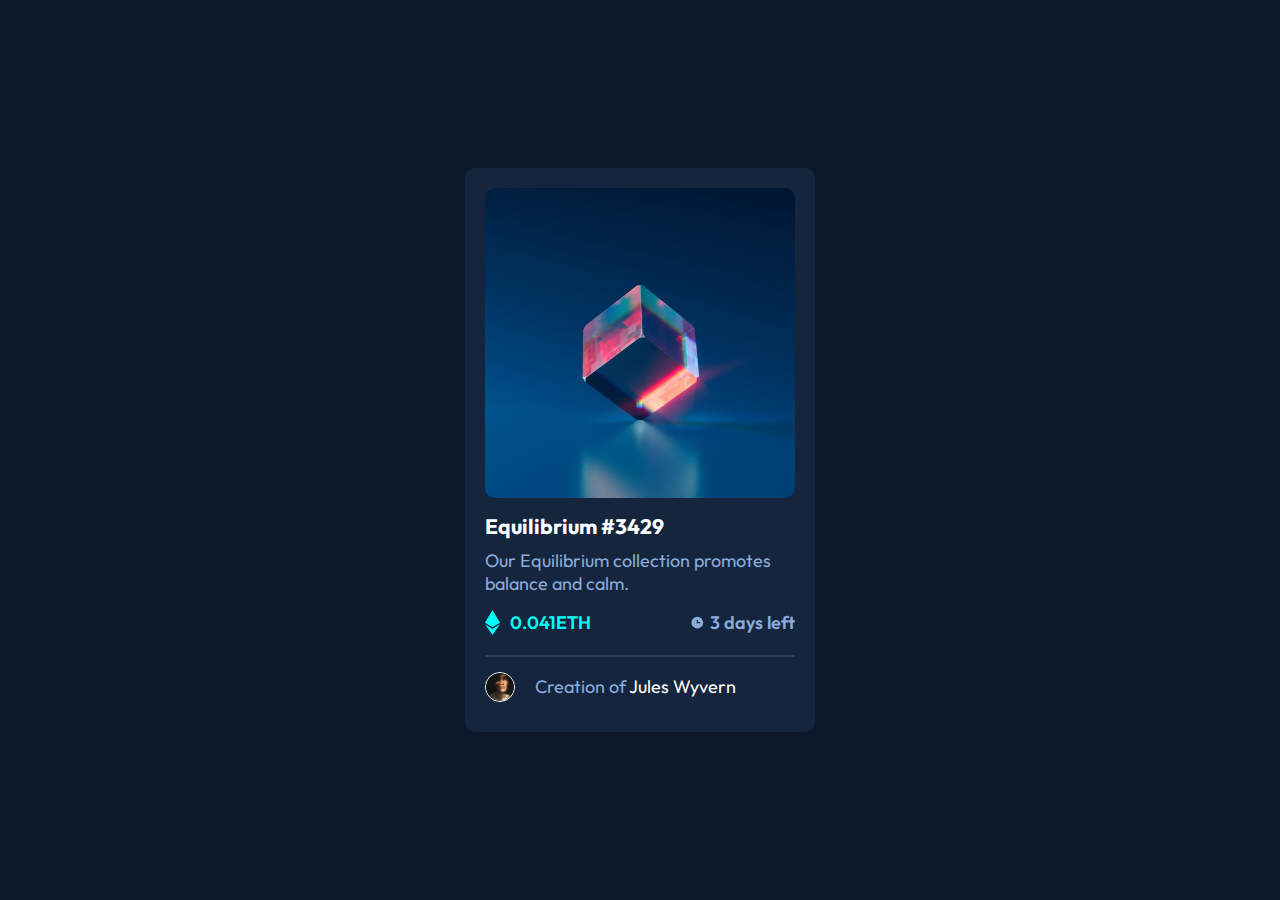
==== nft/index.html @ 37bbe887 "add:nf fix" ====
<!DOCTYPE html>
<html lang="en">

<head>
  <meta charset="UTF-8">
  <meta name="viewport" content="width=device-width, initial-scale=1.0">

  <link rel="icon" type="image/png" sizes="32x32" href="./images/favicon-32x32.png">
  <link rel="stylesheet" href="./css/style.css">
  <link rel="preconnect" href="https://fonts.googleapis.com">
  <link rel="preconnect" href="https://fonts.gstatic.com" crossorigin>
  <link href="https://fonts.googleapis.com/css2?family=Outfit:wght@300;400;600&display=swap" rel="stylesheet">
  <title>Frontend Mentor | NFT preview card component</title>

  <style>
    .attribution {
      font-size: 16px;
      text-align: center;
    }

    .attribution a {
      color: hsl(228, 45%, 44%);
    }
  </style>
</head>

<body>

  <div class="container">
    <img src="./images/image-equilibrium.jpg" alt="">
    <h3 class="text_1">Equilibrium #3429</h3>
    <p class="para_1">Our Equilibrium collection promotes <br />balance and calm.</p>

    <div class="stats">
      <div class="stats_left">
        <img src="./images/icon-ethereum.svg" alt="">
        <p>0.041ETH</p>
      </div>
      <div class="stats_right">
        <img src="./images/icon-clock.svg" alt="">
        <p>3 days left</p>
      </div>
    </div>
    <div class="line"></div>

    <div class="avatar">
      <img src="./images/image-avatar.png" alt="">
      <p class="para_2">Creation of <span>Jules Wyvern</span></p>
    </div>
  </div>



  <!-- <div class="attribution">
    Challenge by <a href="https://www.frontendmentor.io?ref=challenge" target="_blank">Frontend Mentor</a>.
    Coded by <a href="#">blogtheorem</a>.
  </div> -->
</body>

</html>
---- nft/css/style.css ----
* {
  margin: 0;
  padding: 0;
  -webkit-box-sizing: border-box;
  box-sizing: border-box;
}

:root {
  --bg: hsl(217, 54%, 11%);
  --card: hsl(216, 50%, 16%);
  --line: hsl(215, 32%, 27%);
  --blue: hsl(215, 51%, 70%);
  --cyan: hsl(178, 100%, 50%);

  font-size: 18px;
}

body {
  background-color: var(--bg);
  display: -webkit-box;
  display: -ms-flexbox;
  display: flex;
  -webkit-box-pack: center;
  -ms-flex-pack: center;
  justify-content: center;
  -webkit-box-align: center;
  -ms-flex-align: center;
  align-items: center;
  height: 100vh;
  font-family: "Outfit", sans-serif;
}

.container {
  width: 350px;
  padding: 20px;
  background-color: var(--card);
  border-radius: 10px;
}

.container img {
  width: 100%;
  border-radius: 10px;
}

.stats {
  display: -webkit-box;
  display: -ms-flexbox;
  display: flex;
  -webkit-box-pack: justify;
  -ms-flex-pack: justify;
  justify-content: space-between;
  -webkit-box-align: center;
  -ms-flex-align: center;
  align-items: center;
  margin: 5px 0;
}

.line {
  width: 100%;
  height: 2px;
  background-color: var(--line);
}

.stats_left,
.stats_right,
.avatar {
  display: -webkit-box;
  display: -ms-flexbox;
  display: flex;
  -webkit-box-align: center;
  -ms-flex-align: center;
  align-items: center;
}

.stats img {
  width: 15px;
}

.avatar {
  margin-bottom: 10px;
}

.avatar img {
  border-radius: 50%;
  width: 30px;
}

.text_1 {
  color: #fff;
  padding: 10px 0;
}

.para_1 {
  color: var(--blue);
  padding-bottom: 10px;
}

.stats {
  padding-bottom: 15px;
}

.stats_left p {
  color: var(--cyan);
  margin-left: 10px;
  font-weight: 600;
}

.stats_right p {
  color: var(--blue);
  margin-left: 5px;
  font-weight: 600;
}

.avatar {
  margin-top: 15px;
}

.avatar img {
  border: 1px solid white;
}

.para_2 {
  color: var(--blue);
  margin-left: 20px;
}

.avatar span {
  color: white;
}
.example {
  display: -ms-grid;
  display: grid;
  -webkit-transition: all 0.5s;
  -o-transition: all 0.5s;
  transition: all 0.5s;
  -webkit-user-select: none;
  -moz-user-select: none;
  -ms-user-select: none;
  user-select: none;
  background: -webkit-gradient(
    linear,
    left top,
    left bottom,
    from(white),
    to(black)
  );
  background: -o-linear-gradient(top, white, black);
  background: linear-gradient(to bottom, white, black);
}
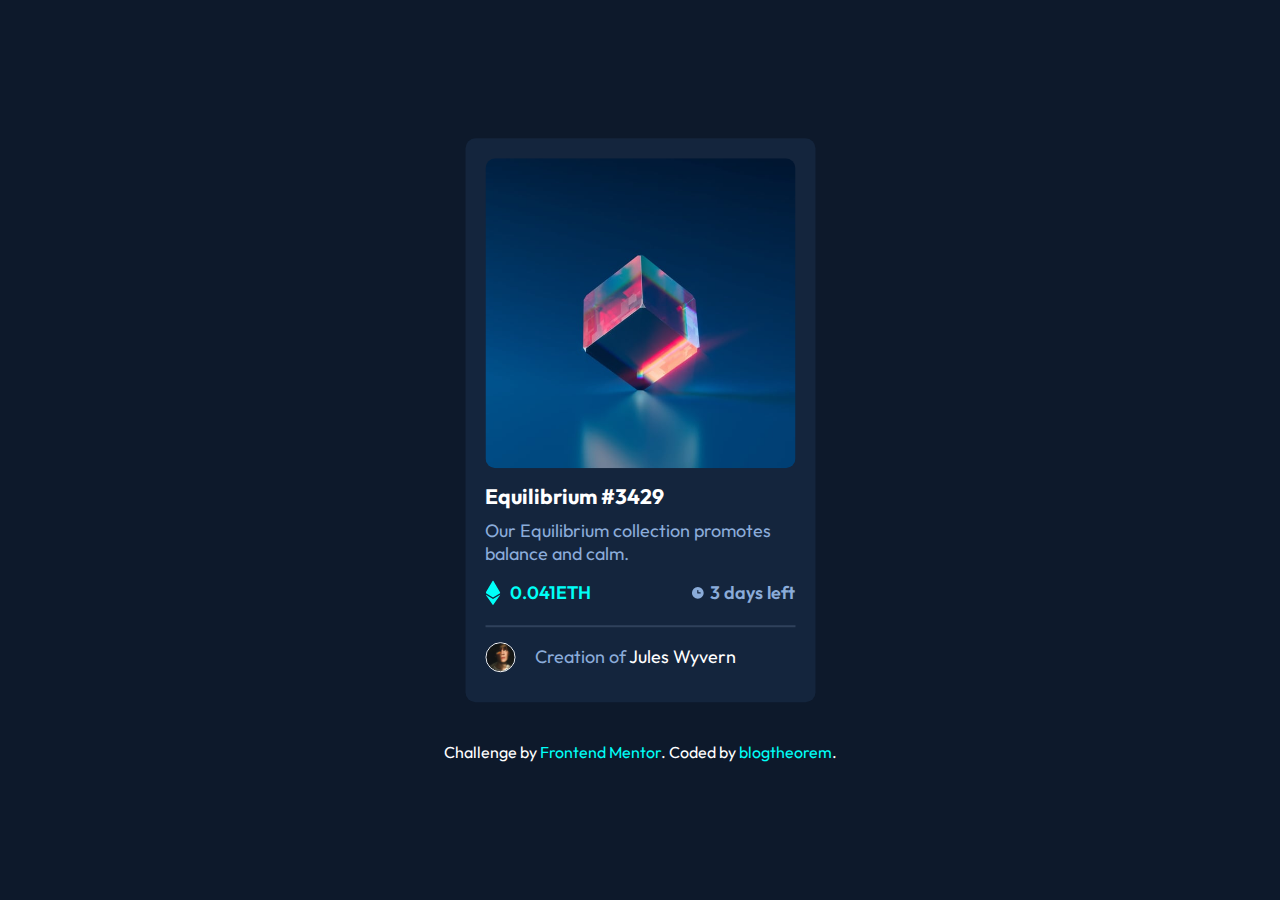
==== commit d5766da2: "add:nft fix" ====
--- a/nft/index.html
+++ b/nft/index.html
@@ -12,49 +12,42 @@
   <link href="https://fonts.googleapis.com/css2?family=Outfit:wght@300;400;600&display=swap" rel="stylesheet">
   <title>Frontend Mentor | NFT preview card component</title>
 
-  <style>
-    .attribution {
-      font-size: 16px;
-      text-align: center;
-    }
-
-    .attribution a {
-      color: hsl(228, 45%, 44%);
-    }
-  </style>
 </head>
 
 <body>
 
-  <div class="container">
-    <img src="./images/image-equilibrium.jpg" alt="">
-    <h3 class="text_1">Equilibrium #3429</h3>
-    <p class="para_1">Our Equilibrium collection promotes <br />balance and calm.</p>
+  <div class="wrapper">
 
-    <div class="stats">
-      <div class="stats_left">
-        <img src="./images/icon-ethereum.svg" alt="">
-        <p>0.041ETH</p>
+    <div class="container">
+      <img src="./images/image-equilibrium.jpg" alt="">
+      <h3 class="text_1">Equilibrium #3429</h3>
+      <p class="para_1">Our Equilibrium collection promotes <br />balance and calm.</p>
+
+      <div class="stats">
+        <div class="stats_left">
+          <img src="./images/icon-ethereum.svg" alt="">
+          <p>0.041ETH</p>
+        </div>
+        <div class="stats_right">
+          <img src="./images/icon-clock.svg" alt="">
+          <p>3 days left</p>
+        </div>
       </div>
-      <div class="stats_right">
-        <img src="./images/icon-clock.svg" alt="">
-        <p>3 days left</p>
+      <div class="line"></div>
+
+      <div class="avatar">
+        <img src="./images/image-avatar.png" alt="">
+        <p class="para_2">Creation of <span>Jules Wyvern</span></p>
       </div>
     </div>
-    <div class="line"></div>
 
-    <div class="avatar">
-      <img src="./images/image-avatar.png" alt="">
-      <p class="para_2">Creation of <span>Jules Wyvern</span></p>
+    <div class="attribution">
+      Challenge by <a href="https://www.frontendmentor.io?ref=challenge" target="_blank">Frontend Mentor</a>.
+      Coded by <a href="#">blogtheorem</a>.
     </div>
+
   </div>
 
-
-
-  <!-- <div class="attribution">
-    Challenge by <a href="https://www.frontendmentor.io?ref=challenge" target="_blank">Frontend Mentor</a>.
-    Coded by <a href="#">blogtheorem</a>.
-  </div> -->
 </body>
 
 </html>--- a/nft/css/style.css
+++ b/nft/css/style.css
@@ -3,6 +3,10 @@
   padding: 0;
   -webkit-box-sizing: border-box;
   box-sizing: border-box;
+}
+
+a {
+  text-decoration: none;
 }
 
 :root {
@@ -17,24 +21,23 @@
 
 body {
   background-color: var(--bg);
-  display: -webkit-box;
-  display: -ms-flexbox;
-  display: flex;
-  -webkit-box-pack: center;
-  -ms-flex-pack: center;
-  justify-content: center;
-  -webkit-box-align: center;
-  -ms-flex-align: center;
-  align-items: center;
-  height: 100vh;
   font-family: "Outfit", sans-serif;
+}
+
+.wrapper {
+  position: absolute;
+  top: 50%;
+  left: 50%;
+  transform: translate(-50%, -50%);
 }
 
 .container {
   width: 350px;
+
   padding: 20px;
   background-color: var(--card);
   border-radius: 10px;
+  margin: 0 auto;
 }
 
 .container img {
@@ -88,6 +91,12 @@
 .text_1 {
   color: #fff;
   padding: 10px 0;
+}
+
+.text_1:hover,
+.avatar span:hover {
+  color: var(--cyan);
+  cursor: pointer;
 }
 
 .para_1 {
@@ -147,3 +156,14 @@
   background: -o-linear-gradient(top, white, black);
   background: linear-gradient(to bottom, white, black);
 }
+
+.attribution {
+  font-size: 16px;
+  text-align: center;
+  margin-top: 40px;
+  color: white;
+}
+
+.attribution a {
+  color: var(--cyan);
+}
